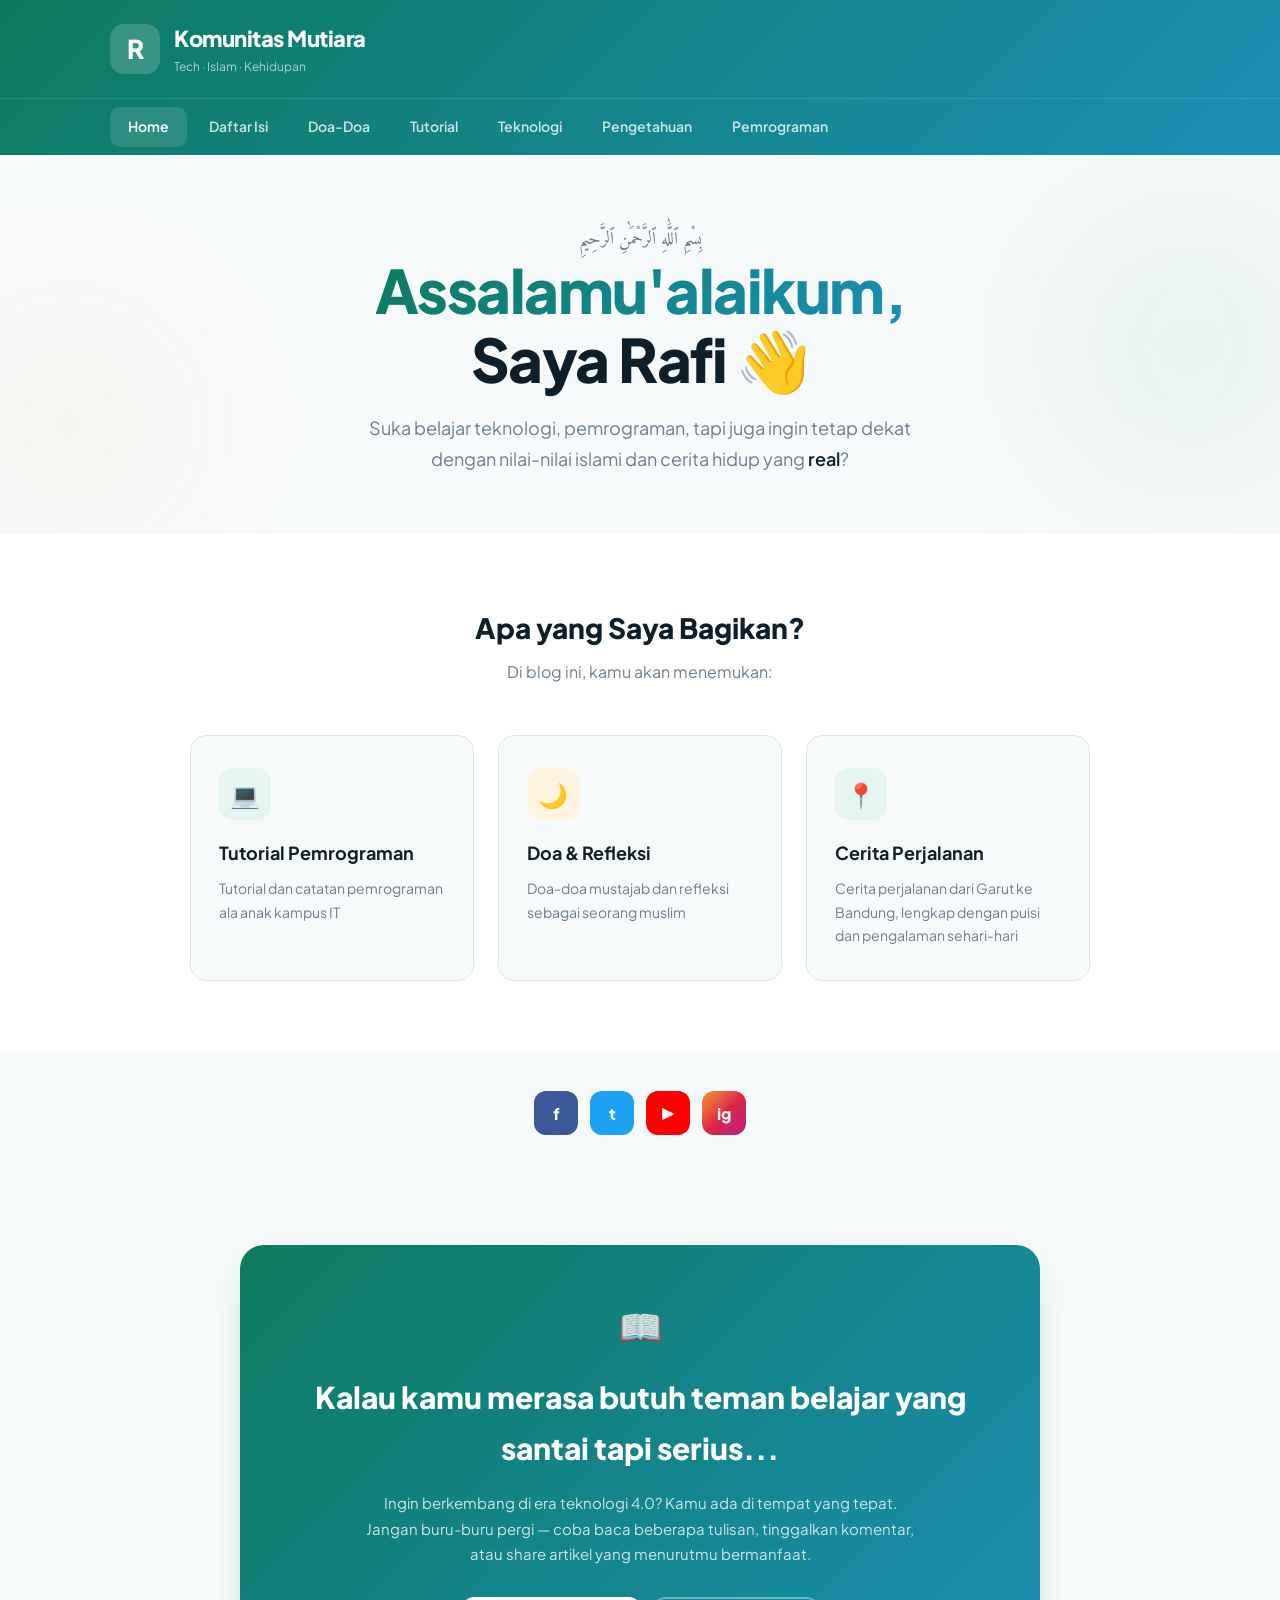
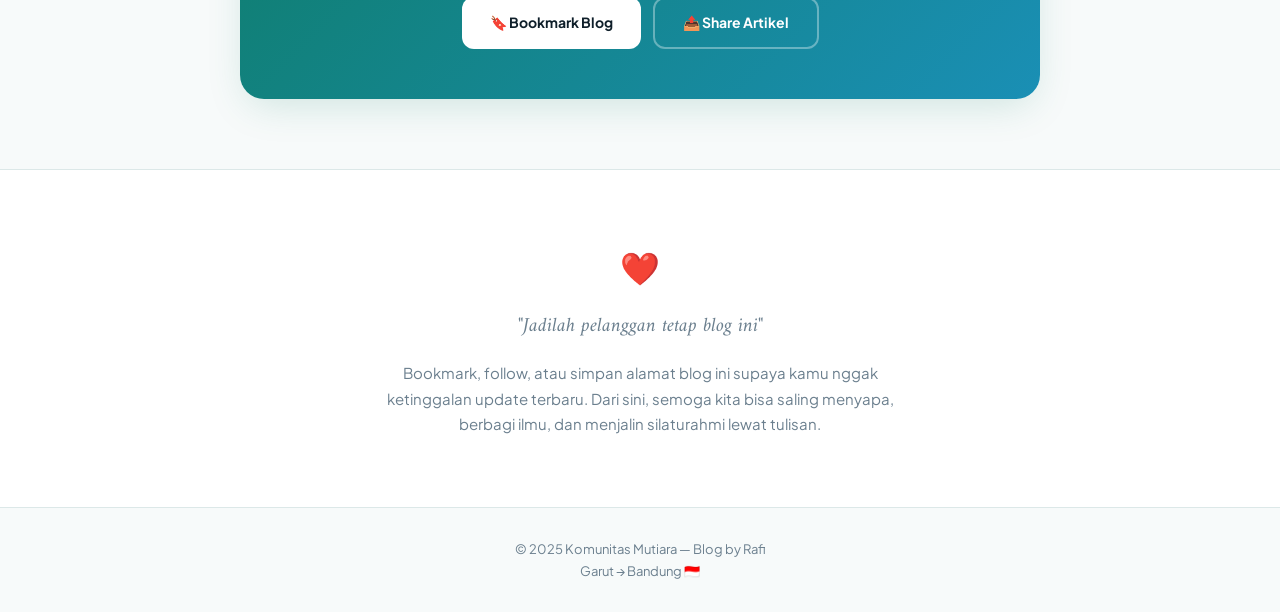
==== public/blog-theme.html @ 697c8a09 "Changes" ====
<!DOCTYPE html>
<html lang="id">
<head>
  <meta charset="UTF-8">
  <meta name="viewport" content="width=device-width, initial-scale=1.0">
  <title>Komunitas Mutiara — Blog by Rafi</title>
  <meta name="description" content="Blog tentang teknologi, pemrograman, doa-doa islami, dan cerita perjalanan dari Garut ke Bandung oleh Rafi.">
  <link href="https://fonts.googleapis.com/css2?family=Plus+Jakarta+Sans:wght@400;500;600;700;800&family=Amiri:wght@400;700&display=swap" rel="stylesheet">
  <style>
    :root {
      --bg: #f7fafa;
      --fg: #0f1f2a;
      --card: #ffffff;
      --muted: #6b7f8e;
      --border: #dce8e8;
      --primary: #0d7a5f;
      --primary-light: #e6f5f0;
      --primary-dark: #095c47;
      --accent: #d4952b;
      --accent-light: #fff4e0;
      --gradient: linear-gradient(135deg, #0d7a5f, #1a8fb5);
      --gradient-warm: linear-gradient(135deg, #d4952b, #c55a3a);
      --shadow: 0 4px 24px -4px rgba(13,122,95,0.12);
      --shadow-lg: 0 12px 40px -8px rgba(13,122,95,0.18);
      --radius: 16px;
    }

    * { margin: 0; padding: 0; box-sizing: border-box; }

    body {
      font-family: 'Plus Jakarta Sans', sans-serif;
      background: var(--bg);
      color: var(--fg);
      line-height: 1.7;
    }

    .container {
      max-width: 1100px;
      margin: 0 auto;
      padding: 0 20px;
    }

    /* ===== HEADER ===== */
    .header {
      background: var(--gradient);
    }
    .header-inner {
      display: flex;
      align-items: center;
      gap: 14px;
      padding: 20px 0;
    }
    .header-logo {
      width: 50px;
      height: 50px;
      border-radius: 14px;
      background: rgba(255,255,255,0.18);
      backdrop-filter: blur(8px);
      display: flex;
      align-items: center;
      justify-content: center;
      font-size: 26px;
      font-weight: 800;
      color: #fff;
    }
    .header-title {
      font-size: 22px;
      font-weight: 800;
      color: #fff;
      letter-spacing: -0.5px;
    }
    .header-subtitle {
      font-size: 12px;
      color: rgba(255,255,255,0.65);
    }

    /* ===== NAV ===== */
    .nav {
      border-top: 1px solid rgba(255,255,255,0.12);
    }
    .nav ul {
      display: flex;
      gap: 4px;
      list-style: none;
      padding: 8px 0;
      overflow-x: auto;
    }
    .nav a {
      display: block;
      padding: 8px 18px;
      border-radius: 10px;
      color: rgba(255,255,255,0.78);
      text-decoration: none;
      font-size: 14px;
      font-weight: 600;
      white-space: nowrap;
      transition: all 0.2s;
    }
    .nav a:hover, .nav a.active {
      background: rgba(255,255,255,0.12);
      color: #fff;
    }

    /* ===== HERO ===== */
    .hero {
      position: relative;
      padding: 70px 0 60px;
      text-align: center;
      overflow: hidden;
    }
    .hero::before {
      content: '';
      position: absolute;
      top: 40px;
      right: -60px;
      width: 300px;
      height: 300px;
      border-radius: 50%;
      background: rgba(13,122,95,0.06);
      filter: blur(80px);
    }
    .hero::after {
      content: '';
      position: absolute;
      bottom: 0;
      left: -40px;
      width: 220px;
      height: 220px;
      border-radius: 50%;
      background: rgba(212,149,43,0.06);
      filter: blur(80px);
    }
    .hero-bismillah {
      font-family: 'Amiri', serif;
      font-size: 20px;
      color: var(--muted);
      margin-bottom: 16px;
    }
    .hero h1 {
      font-size: clamp(36px, 6vw, 60px);
      font-weight: 800;
      letter-spacing: -1.5px;
      line-height: 1.15;
      margin-bottom: 20px;
    }
    .hero h1 .gradient-text {
      background: var(--gradient);
      -webkit-background-clip: text;
      -webkit-text-fill-color: transparent;
      background-clip: text;
    }
    .hero p {
      font-size: 18px;
      color: var(--muted);
      max-width: 600px;
      margin: 0 auto;
    }
    .hero p em {
      color: var(--fg);
      font-weight: 600;
      font-style: normal;
    }

    /* ===== FEATURES ===== */
    .features {
      padding: 70px 0;
      background: var(--card);
    }
    .features-heading {
      text-align: center;
      margin-bottom: 50px;
    }
    .features-heading h2 {
      font-size: 28px;
      font-weight: 800;
      margin-bottom: 6px;
    }
    .features-heading p {
      color: var(--muted);
    }
    .features-grid {
      display: grid;
      grid-template-columns: repeat(auto-fit, minmax(280px, 1fr));
      gap: 24px;
      max-width: 900px;
      margin: 0 auto;
    }
    .feature-card {
      padding: 32px 28px;
      border-radius: var(--radius);
      border: 1px solid var(--border);
      background: var(--bg);
      transition: all 0.3s ease;
    }
    .feature-card:hover {
      box-shadow: var(--shadow-lg);
      transform: translateY(-4px);
    }
    .feature-icon {
      width: 52px;
      height: 52px;
      border-radius: 14px;
      display: flex;
      align-items: center;
      justify-content: center;
      font-size: 24px;
      margin-bottom: 18px;
    }
    .feature-icon.tech {
      background: var(--primary-light);
      color: var(--primary);
    }
    .feature-icon.islam {
      background: var(--accent-light);
      color: var(--accent);
    }
    .feature-card h3 {
      font-size: 18px;
      font-weight: 700;
      margin-bottom: 8px;
    }
    .feature-card p {
      color: var(--muted);
      font-size: 14px;
    }

    /* ===== SOCIAL ===== */
    .social {
      display: flex;
      justify-content: center;
      gap: 12px;
      padding: 40px 0;
    }
    .social a {
      width: 44px;
      height: 44px;
      border-radius: 12px;
      display: flex;
      align-items: center;
      justify-content: center;
      color: #fff;
      font-weight: 800;
      font-size: 16px;
      text-decoration: none;
      transition: transform 0.2s;
    }
    .social a:hover { transform: scale(1.12); }
    .social .fb { background: #3b5998; }
    .social .tw { background: #1da1f2; }
    .social .yt { background: #ff0000; }
    .social .ig { background: linear-gradient(135deg, #f09433, #e6683c, #dc2743, #cc2366, #bc1888); }

    /* ===== CTA ===== */
    .cta {
      padding: 70px 0;
    }
    .cta-box {
      background: var(--gradient);
      border-radius: 24px;
      padding: 50px 40px;
      text-align: center;
      box-shadow: var(--shadow-lg);
      max-width: 800px;
      margin: 0 auto;
    }
    .cta-box .icon {
      font-size: 36px;
      margin-bottom: 16px;
      opacity: 0.85;
    }
    .cta-box h2 {
      font-size: clamp(22px, 3.5vw, 30px);
      font-weight: 800;
      color: #fff;
      margin-bottom: 16px;
    }
    .cta-box p {
      color: rgba(255,255,255,0.8);
      max-width: 560px;
      margin: 0 auto 30px;
      font-size: 15px;
    }
    .cta-buttons {
      display: flex;
      flex-wrap: wrap;
      justify-content: center;
      gap: 12px;
    }
    .btn {
      display: inline-flex;
      align-items: center;
      gap: 8px;
      padding: 12px 28px;
      border-radius: 12px;
      font-size: 14px;
      font-weight: 700;
      text-decoration: none;
      cursor: pointer;
      border: none;
      transition: all 0.2s;
    }
    .btn-white {
      background: #fff;
      color: var(--fg);
    }
    .btn-white:hover { background: #f0f0f0; }
    .btn-outline {
      background: transparent;
      color: #fff;
      border: 2px solid rgba(255,255,255,0.35);
    }
    .btn-outline:hover { background: rgba(255,255,255,0.1); }

    /* ===== CLOSING ===== */
    .closing {
      padding: 70px 0;
      background: var(--card);
      border-top: 1px solid var(--border);
      text-align: center;
    }
    .closing .heart {
      font-size: 32px;
      margin-bottom: 16px;
      display: inline-block;
      animation: float 3s ease-in-out infinite;
    }
    .closing blockquote {
      font-family: 'Amiri', serif;
      font-size: 20px;
      color: var(--muted);
      font-style: italic;
      margin-bottom: 16px;
    }
    .closing p {
      color: var(--muted);
      max-width: 560px;
      margin: 0 auto;
      font-size: 15px;
    }

    /* ===== FOOTER ===== */
    .footer {
      border-top: 1px solid var(--border);
      padding: 30px 0;
      text-align: center;
      font-size: 13px;
      color: var(--muted);
    }

    /* ===== ANIMATIONS ===== */
    @keyframes float {
      0%, 100% { transform: translateY(0); }
      50% { transform: translateY(-8px); }
    }
    @keyframes fadeInUp {
      from { opacity: 0; transform: translateY(20px); }
      to { opacity: 1; transform: translateY(0); }
    }
    .animate-in {
      animation: fadeInUp 0.6s ease-out both;
    }
    .delay-1 { animation-delay: 0.15s; }
    .delay-2 { animation-delay: 0.3s; }
    .delay-3 { animation-delay: 0.45s; }

    /* ===== RESPONSIVE ===== */
    @media (max-width: 640px) {
      .cta-box { padding: 36px 24px; }
      .features-grid { grid-template-columns: 1fr; }
    }
  </style>
</head>
<body>

  <!-- HEADER -->
  <header class="header">
    <div class="container">
      <div class="header-inner">
        <div class="header-logo">R</div>
        <div>
          <div class="header-title">Komunitas Mutiara</div>
          <div class="header-subtitle">Tech · Islam · Kehidupan</div>
        </div>
      </div>
    </div>
    <nav class="nav">
      <div class="container">
        <ul>
          <li><a href="#" class="active">Home</a></li>
          <li><a href="#">Daftar Isi</a></li>
          <li><a href="#">Doa-Doa</a></li>
          <li><a href="#">Tutorial</a></li>
          <li><a href="#">Teknologi</a></li>
          <li><a href="#">Pengetahuan</a></li>
          <li><a href="#">Pemrograman</a></li>
        </ul>
      </div>
    </nav>
  </header>

  <!-- HERO -->
  <section class="hero">
    <div class="container">
      <p class="hero-bismillah animate-in">بِسْمِ ٱللَّٰهِ ٱلرَّحْمَٰنِ ٱلرَّحِيمِ</p>
      <h1 class="animate-in delay-1">
        <span class="gradient-text">Assalamu'alaikum,</span><br>
        Saya Rafi 👋
      </h1>
      <p class="animate-in delay-2">
        Suka belajar teknologi, pemrograman, tapi juga ingin tetap dekat dengan nilai-nilai islami dan cerita hidup yang <em>real</em>?
      </p>
    </div>
  </section>

  <!-- FEATURES -->
  <section class="features">
    <div class="container">
      <div class="features-heading">
        <h2>Apa yang Saya Bagikan?</h2>
        <p>Di blog ini, kamu akan menemukan:</p>
      </div>
      <div class="features-grid">
        <div class="feature-card animate-in delay-1">
          <div class="feature-icon tech">💻</div>
          <h3>Tutorial Pemrograman</h3>
          <p>Tutorial dan catatan pemrograman ala anak kampus IT</p>
        </div>
        <div class="feature-card animate-in delay-2">
          <div class="feature-icon islam">🌙</div>
          <h3>Doa &amp; Refleksi</h3>
          <p>Doa-doa mustajab dan refleksi sebagai seorang muslim</p>
        </div>
        <div class="feature-card animate-in delay-3">
          <div class="feature-icon tech">📍</div>
          <h3>Cerita Perjalanan</h3>
          <p>Cerita perjalanan dari Garut ke Bandung, lengkap dengan puisi dan pengalaman sehari-hari</p>
        </div>
      </div>
    </div>
  </section>

  <!-- SOCIAL -->
  <div class="social">
    <a href="#" class="fb">f</a>
    <a href="#" class="tw">t</a>
    <a href="#" class="yt">▶</a>
    <a href="#" class="ig">ig</a>
  </div>

  <!-- CTA -->
  <section class="cta">
    <div class="container">
      <div class="cta-box">
        <div class="icon">📖</div>
        <h2>Kalau kamu merasa butuh teman belajar yang santai tapi serius...</h2>
        <p>Ingin berkembang di era teknologi 4.0? Kamu ada di tempat yang tepat. Jangan buru-buru pergi — coba baca beberapa tulisan, tinggalkan komentar, atau share artikel yang menurutmu bermanfaat.</p>
        <div class="cta-buttons">
          <a href="#" class="btn btn-white">🔖 Bookmark Blog</a>
          <a href="#" class="btn btn-outline">📤 Share Artikel</a>
        </div>
      </div>
    </div>
  </section>

  <!-- CLOSING -->
  <section class="closing">
    <div class="container">
      <div class="heart">❤️</div>
      <blockquote>"Jadilah pelanggan tetap blog ini"</blockquote>
      <p>Bookmark, follow, atau simpan alamat blog ini supaya kamu nggak ketinggalan update terbaru. Dari sini, semoga kita bisa saling menyapa, berbagi ilmu, dan menjalin silaturahmi lewat tulisan.</p>
    </div>
  </section>

  <!-- FOOTER -->
  <footer class="footer">
    <div class="container">
      <p>© 2025 Komunitas Mutiara — Blog by Rafi</p>
      <p>Garut → Bandung 🇮🇩</p>
    </div>
  </footer>

</body>
</html>
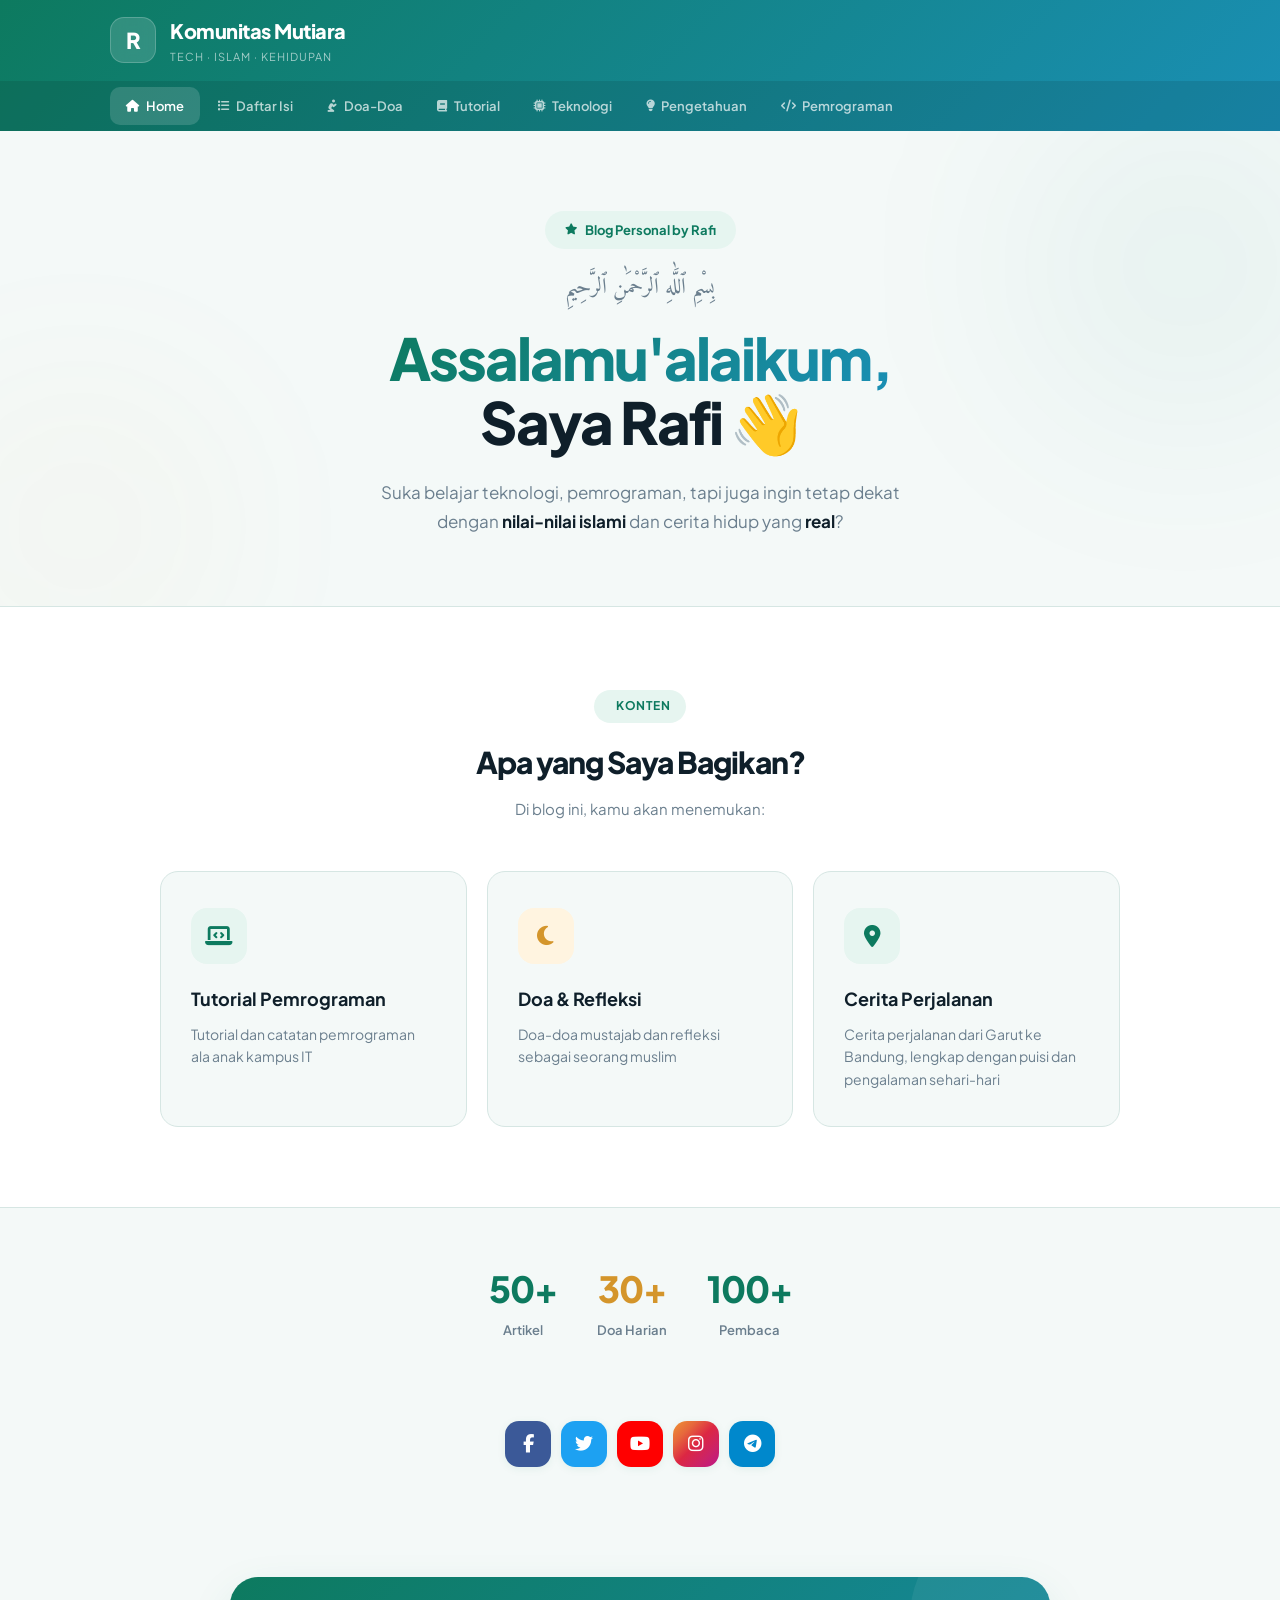
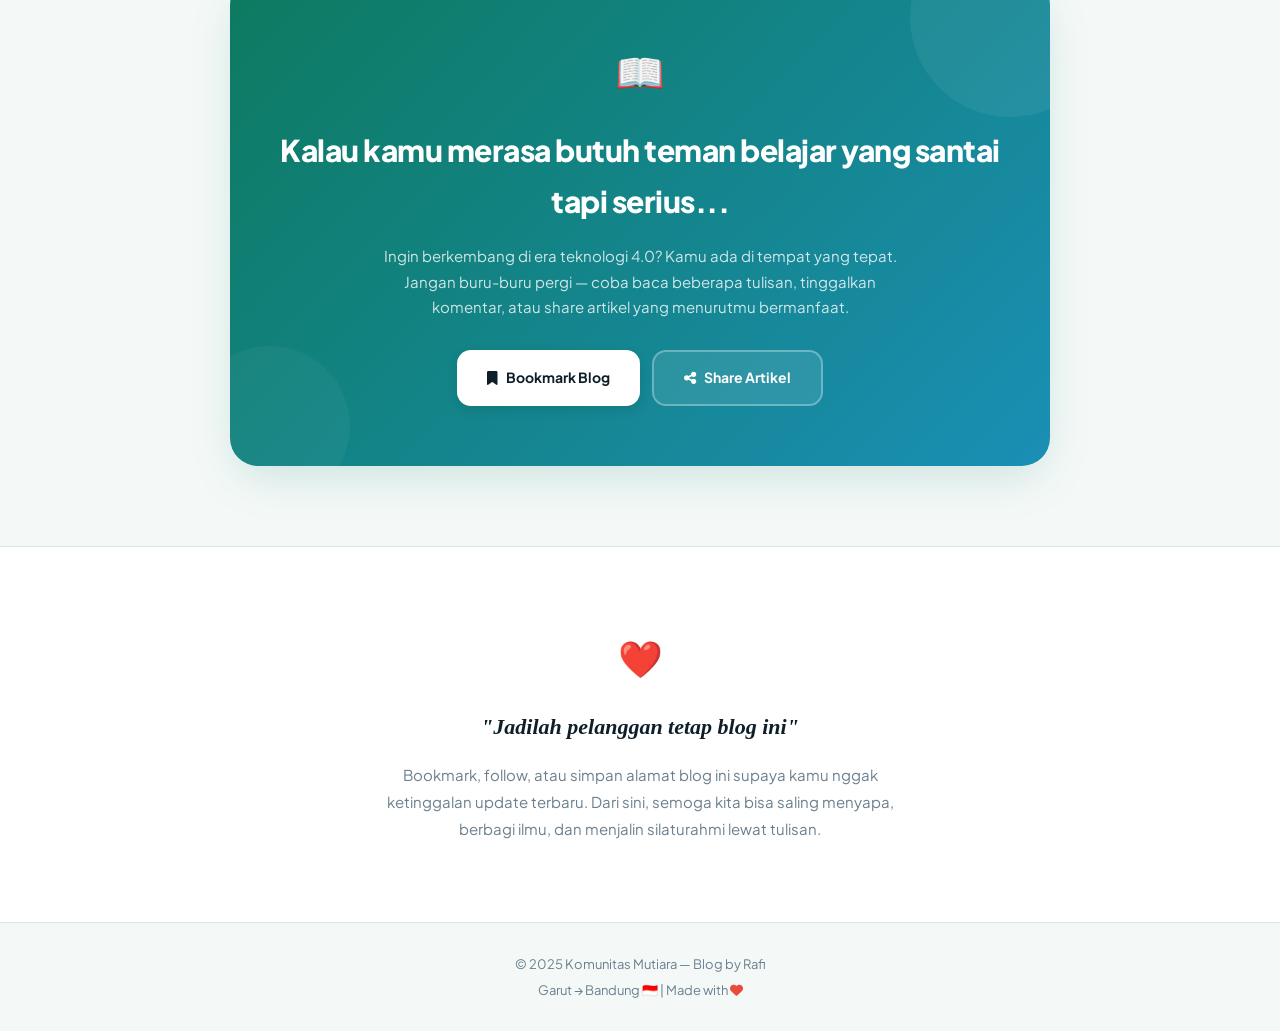
==== commit 0762e7cf: "Changes" ====
--- a/public/blog-theme.html
+++ b/public/blog-theme.html
@@ -6,23 +6,25 @@
   <title>Komunitas Mutiara — Blog by Rafi</title>
   <meta name="description" content="Blog tentang teknologi, pemrograman, doa-doa islami, dan cerita perjalanan dari Garut ke Bandung oleh Rafi.">
   <link href="https://fonts.googleapis.com/css2?family=Plus+Jakarta+Sans:wght@400;500;600;700;800&family=Amiri:wght@400;700&display=swap" rel="stylesheet">
+  <link rel="stylesheet" href="https://cdnjs.cloudflare.com/ajax/libs/font-awesome/6.5.1/css/all.min.css">
   <style>
     :root {
-      --bg: #f7fafa;
+      --bg: #f4f9f8;
       --fg: #0f1f2a;
       --card: #ffffff;
       --muted: #6b7f8e;
-      --border: #dce8e8;
+      --border: #d6e6e3;
       --primary: #0d7a5f;
       --primary-light: #e6f5f0;
       --primary-dark: #095c47;
       --accent: #d4952b;
       --accent-light: #fff4e0;
-      --gradient: linear-gradient(135deg, #0d7a5f, #1a8fb5);
+      --gradient: linear-gradient(135deg, #0d7a5f 0%, #1a8fb5 100%);
       --gradient-warm: linear-gradient(135deg, #d4952b, #c55a3a);
+      --shadow-sm: 0 2px 8px rgba(13,122,95,0.08);
       --shadow: 0 4px 24px -4px rgba(13,122,95,0.12);
-      --shadow-lg: 0 12px 40px -8px rgba(13,122,95,0.18);
-      --radius: 16px;
+      --shadow-lg: 0 16px 48px -8px rgba(13,122,95,0.18);
+      --radius: 18px;
     }
 
     * { margin: 0; padding: 0; box-sizing: border-box; }
@@ -32,6 +34,7 @@
       background: var(--bg);
       color: var(--fg);
       line-height: 1.7;
+      overflow-x: hidden;
     }
 
     .container {
@@ -43,168 +46,231 @@
     /* ===== HEADER ===== */
     .header {
       background: var(--gradient);
+      position: sticky;
+      top: 0;
+      z-index: 100;
+      backdrop-filter: blur(12px);
     }
     .header-inner {
       display: flex;
       align-items: center;
+      justify-content: space-between;
+      padding: 14px 0;
+    }
+    .header-brand {
+      display: flex;
+      align-items: center;
       gap: 14px;
-      padding: 20px 0;
     }
     .header-logo {
-      width: 50px;
-      height: 50px;
+      width: 46px;
+      height: 46px;
       border-radius: 14px;
-      background: rgba(255,255,255,0.18);
+      background: rgba(255,255,255,0.15);
       backdrop-filter: blur(8px);
       display: flex;
       align-items: center;
       justify-content: center;
-      font-size: 26px;
-      font-weight: 800;
-      color: #fff;
-    }
-    .header-title {
       font-size: 22px;
       font-weight: 800;
       color: #fff;
+      border: 1px solid rgba(255,255,255,0.2);
+    }
+    .header-title {
+      font-size: 20px;
+      font-weight: 800;
+      color: #fff;
       letter-spacing: -0.5px;
     }
     .header-subtitle {
-      font-size: 12px;
-      color: rgba(255,255,255,0.65);
+      font-size: 11px;
+      color: rgba(255,255,255,0.6);
+      letter-spacing: 1px;
+      text-transform: uppercase;
     }
 
     /* ===== NAV ===== */
     .nav {
-      border-top: 1px solid rgba(255,255,255,0.12);
+      background: rgba(0,0,0,0.1);
     }
     .nav ul {
       display: flex;
-      gap: 4px;
+      gap: 2px;
       list-style: none;
-      padding: 8px 0;
+      padding: 6px 0;
       overflow-x: auto;
-    }
+      scrollbar-width: none;
+    }
+    .nav ul::-webkit-scrollbar { display: none; }
     .nav a {
-      display: block;
-      padding: 8px 18px;
+      display: flex;
+      align-items: center;
+      gap: 6px;
+      padding: 8px 16px;
       border-radius: 10px;
-      color: rgba(255,255,255,0.78);
+      color: rgba(255,255,255,0.7);
       text-decoration: none;
-      font-size: 14px;
+      font-size: 13px;
       font-weight: 600;
       white-space: nowrap;
-      transition: all 0.2s;
-    }
+      transition: all 0.25s;
+    }
+    .nav a i { font-size: 12px; }
     .nav a:hover, .nav a.active {
-      background: rgba(255,255,255,0.12);
+      background: rgba(255,255,255,0.15);
       color: #fff;
     }
 
     /* ===== HERO ===== */
     .hero {
       position: relative;
-      padding: 70px 0 60px;
+      padding: 80px 0 70px;
       text-align: center;
       overflow: hidden;
     }
-    .hero::before {
-      content: '';
+    .hero-bg-orb {
       position: absolute;
-      top: 40px;
-      right: -60px;
-      width: 300px;
-      height: 300px;
       border-radius: 50%;
-      background: rgba(13,122,95,0.06);
-      filter: blur(80px);
-    }
-    .hero::after {
-      content: '';
-      position: absolute;
-      bottom: 0;
-      left: -40px;
-      width: 220px;
-      height: 220px;
-      border-radius: 50%;
-      background: rgba(212,149,43,0.06);
-      filter: blur(80px);
+      filter: blur(100px);
+      opacity: 0.5;
+      pointer-events: none;
+    }
+    .hero-bg-orb.one {
+      top: -40px; right: -80px;
+      width: 350px; height: 350px;
+      background: rgba(13,122,95,0.1);
+    }
+    .hero-bg-orb.two {
+      bottom: -60px; left: -60px;
+      width: 280px; height: 280px;
+      background: rgba(212,149,43,0.08);
     }
     .hero-bismillah {
       font-family: 'Amiri', serif;
-      font-size: 20px;
+      font-size: 22px;
       color: var(--muted);
-      margin-bottom: 16px;
+      margin-bottom: 20px;
+      opacity: 0;
+      animation: fadeInUp 0.7s 0.1s ease-out forwards;
     }
     .hero h1 {
-      font-size: clamp(36px, 6vw, 60px);
+      font-size: clamp(34px, 6vw, 58px);
       font-weight: 800;
-      letter-spacing: -1.5px;
-      line-height: 1.15;
-      margin-bottom: 20px;
-    }
-    .hero h1 .gradient-text {
+      letter-spacing: -2px;
+      line-height: 1.1;
+      margin-bottom: 24px;
+      opacity: 0;
+      animation: fadeInUp 0.7s 0.25s ease-out forwards;
+    }
+    .gradient-text {
       background: var(--gradient);
       -webkit-background-clip: text;
       -webkit-text-fill-color: transparent;
       background-clip: text;
     }
-    .hero p {
-      font-size: 18px;
+    .hero-desc {
+      font-size: 17px;
       color: var(--muted);
-      max-width: 600px;
+      max-width: 580px;
       margin: 0 auto;
-    }
-    .hero p em {
+      opacity: 0;
+      animation: fadeInUp 0.7s 0.4s ease-out forwards;
+    }
+    .hero-desc strong {
       color: var(--fg);
-      font-weight: 600;
-      font-style: normal;
-    }
+      font-weight: 700;
+    }
+    .hero-badge {
+      display: inline-flex;
+      align-items: center;
+      gap: 8px;
+      padding: 8px 20px;
+      background: var(--primary-light);
+      color: var(--primary);
+      border-radius: 50px;
+      font-size: 13px;
+      font-weight: 700;
+      margin-bottom: 20px;
+      opacity: 0;
+      animation: fadeInUp 0.7s 0s ease-out forwards;
+    }
+    .hero-badge i { font-size: 11px; }
 
     /* ===== FEATURES ===== */
     .features {
-      padding: 70px 0;
+      padding: 80px 0;
       background: var(--card);
-    }
-    .features-heading {
+      border-top: 1px solid var(--border);
+      border-bottom: 1px solid var(--border);
+    }
+    .section-heading {
       text-align: center;
       margin-bottom: 50px;
     }
-    .features-heading h2 {
-      font-size: 28px;
+    .section-heading .tag {
+      display: inline-flex;
+      align-items: center;
+      gap: 6px;
+      padding: 6px 16px;
+      background: var(--primary-light);
+      color: var(--primary);
+      border-radius: 50px;
+      font-size: 12px;
+      font-weight: 700;
+      margin-bottom: 14px;
+      text-transform: uppercase;
+      letter-spacing: 0.5px;
+    }
+    .section-heading h2 {
+      font-size: 30px;
       font-weight: 800;
-      margin-bottom: 6px;
-    }
-    .features-heading p {
+      letter-spacing: -1px;
+      margin-bottom: 8px;
+    }
+    .section-heading p {
       color: var(--muted);
+      font-size: 15px;
     }
     .features-grid {
       display: grid;
-      grid-template-columns: repeat(auto-fit, minmax(280px, 1fr));
-      gap: 24px;
-      max-width: 900px;
+      grid-template-columns: repeat(auto-fit, minmax(300px, 1fr));
+      gap: 20px;
+      max-width: 960px;
       margin: 0 auto;
     }
     .feature-card {
-      padding: 32px 28px;
+      padding: 36px 30px;
       border-radius: var(--radius);
       border: 1px solid var(--border);
       background: var(--bg);
-      transition: all 0.3s ease;
+      transition: all 0.35s cubic-bezier(0.4,0,0.2,1);
+      position: relative;
+      overflow: hidden;
+    }
+    .feature-card::after {
+      content: '';
+      position: absolute;
+      top: 0; left: 0; right: 0;
+      height: 3px;
+      background: var(--gradient);
+      opacity: 0;
+      transition: opacity 0.3s;
     }
     .feature-card:hover {
       box-shadow: var(--shadow-lg);
-      transform: translateY(-4px);
-    }
+      transform: translateY(-6px);
+      border-color: transparent;
+    }
+    .feature-card:hover::after { opacity: 1; }
     .feature-icon {
-      width: 52px;
-      height: 52px;
-      border-radius: 14px;
+      width: 56px;
+      height: 56px;
+      border-radius: 16px;
       display: flex;
       align-items: center;
       justify-content: center;
-      font-size: 24px;
-      margin-bottom: 18px;
+      font-size: 22px;
+      margin-bottom: 20px;
     }
     .feature-icon.tech {
       background: var(--primary-light);
@@ -222,61 +288,112 @@
     .feature-card p {
       color: var(--muted);
       font-size: 14px;
+      line-height: 1.6;
+    }
+
+    /* ===== STATS ===== */
+    .stats {
+      padding: 50px 0;
+    }
+    .stats-grid {
+      display: flex;
+      justify-content: center;
+      gap: 40px;
+      flex-wrap: wrap;
+    }
+    .stat-item {
+      text-align: center;
+    }
+    .stat-number {
+      font-size: 36px;
+      font-weight: 800;
+      letter-spacing: -1px;
+    }
+    .stat-number.green { color: var(--primary); }
+    .stat-number.gold { color: var(--accent); }
+    .stat-label {
+      font-size: 13px;
+      color: var(--muted);
+      font-weight: 600;
     }
 
     /* ===== SOCIAL ===== */
     .social {
       display: flex;
       justify-content: center;
-      gap: 12px;
-      padding: 40px 0;
+      gap: 10px;
+      padding: 30px 0;
     }
     .social a {
-      width: 44px;
-      height: 44px;
-      border-radius: 12px;
+      width: 46px;
+      height: 46px;
+      border-radius: 14px;
       display: flex;
       align-items: center;
       justify-content: center;
       color: #fff;
-      font-weight: 800;
-      font-size: 16px;
+      font-size: 18px;
       text-decoration: none;
-      transition: transform 0.2s;
-    }
-    .social a:hover { transform: scale(1.12); }
+      transition: all 0.25s cubic-bezier(0.4,0,0.2,1);
+      box-shadow: var(--shadow-sm);
+    }
+    .social a:hover {
+      transform: translateY(-4px) scale(1.08);
+      box-shadow: var(--shadow);
+    }
     .social .fb { background: #3b5998; }
     .social .tw { background: #1da1f2; }
     .social .yt { background: #ff0000; }
     .social .ig { background: linear-gradient(135deg, #f09433, #e6683c, #dc2743, #cc2366, #bc1888); }
+    .social .tg { background: #0088cc; }
 
     /* ===== CTA ===== */
     .cta {
-      padding: 70px 0;
+      padding: 80px 0;
     }
     .cta-box {
       background: var(--gradient);
-      border-radius: 24px;
-      padding: 50px 40px;
+      border-radius: 28px;
+      padding: 60px 44px;
       text-align: center;
       box-shadow: var(--shadow-lg);
-      max-width: 800px;
+      max-width: 820px;
       margin: 0 auto;
+      position: relative;
+      overflow: hidden;
+    }
+    .cta-box::before {
+      content: '';
+      position: absolute;
+      top: -60px; right: -60px;
+      width: 200px; height: 200px;
+      border-radius: 50%;
+      background: rgba(255,255,255,0.06);
+    }
+    .cta-box::after {
+      content: '';
+      position: absolute;
+      bottom: -40px; left: -40px;
+      width: 160px; height: 160px;
+      border-radius: 50%;
+      background: rgba(255,255,255,0.04);
     }
     .cta-box .icon {
-      font-size: 36px;
-      margin-bottom: 16px;
-      opacity: 0.85;
+      font-size: 40px;
+      margin-bottom: 20px;
+      display: inline-block;
+      animation: float 3s ease-in-out infinite;
     }
     .cta-box h2 {
       font-size: clamp(22px, 3.5vw, 30px);
       font-weight: 800;
       color: #fff;
       margin-bottom: 16px;
+      letter-spacing: -0.5px;
     }
     .cta-box p {
       color: rgba(255,255,255,0.8);
-      max-width: 560px;
+      max-width: 540px;
       margin: 0 auto 30px;
       font-size: 15px;
     }
@@ -285,57 +402,72 @@
       flex-wrap: wrap;
       justify-content: center;
       gap: 12px;
+      position: relative;
+      z-index: 1;
     }
     .btn {
       display: inline-flex;
       align-items: center;
       gap: 8px;
-      padding: 12px 28px;
-      border-radius: 12px;
+      padding: 14px 30px;
+      border-radius: 14px;
       font-size: 14px;
       font-weight: 700;
       text-decoration: none;
       cursor: pointer;
       border: none;
-      transition: all 0.2s;
+      transition: all 0.25s;
+      font-family: inherit;
     }
     .btn-white {
       background: #fff;
       color: var(--fg);
-    }
-    .btn-white:hover { background: #f0f0f0; }
+      box-shadow: 0 4px 12px rgba(0,0,0,0.1);
+    }
+    .btn-white:hover {
+      background: #f0f0f0;
+      transform: translateY(-2px);
+      box-shadow: 0 6px 20px rgba(0,0,0,0.15);
+    }
     .btn-outline {
-      background: transparent;
+      background: rgba(255,255,255,0.1);
       color: #fff;
-      border: 2px solid rgba(255,255,255,0.35);
-    }
-    .btn-outline:hover { background: rgba(255,255,255,0.1); }
+      border: 2px solid rgba(255,255,255,0.3);
+      backdrop-filter: blur(4px);
+    }
+    .btn-outline:hover {
+      background: rgba(255,255,255,0.2);
+      border-color: rgba(255,255,255,0.5);
+      transform: translateY(-2px);
+    }
 
     /* ===== CLOSING ===== */
     .closing {
-      padding: 70px 0;
+      padding: 80px 0;
       background: var(--card);
       border-top: 1px solid var(--border);
       text-align: center;
     }
     .closing .heart {
-      font-size: 32px;
-      margin-bottom: 16px;
+      font-size: 36px;
+      margin-bottom: 20px;
       display: inline-block;
       animation: float 3s ease-in-out infinite;
     }
     .closing blockquote {
       font-family: 'Amiri', serif;
-      font-size: 20px;
-      color: var(--muted);
+      font-size: 22px;
+      color: var(--fg);
       font-style: italic;
       margin-bottom: 16px;
+      font-weight: 700;
     }
     .closing p {
       color: var(--muted);
       max-width: 560px;
       margin: 0 auto;
       font-size: 15px;
+      line-height: 1.8;
     }
 
     /* ===== FOOTER ===== */
@@ -343,8 +475,23 @@
       border-top: 1px solid var(--border);
       padding: 30px 0;
       text-align: center;
+    }
+    .footer p {
       font-size: 13px;
       color: var(--muted);
+    }
+    .footer p + p { margin-top: 4px; }
+    .footer .heart-icon { color: #e74c3c; }
+
+    /* ===== SCROLL REVEAL ===== */
+    .reveal {
+      opacity: 0;
+      transform: translateY(30px);
+      transition: all 0.7s cubic-bezier(0.4,0,0.2,1);
+    }
+    .reveal.visible {
+      opacity: 1;
+      transform: translateY(0);
     }
 
     /* ===== ANIMATIONS ===== */
@@ -353,20 +500,16 @@
       50% { transform: translateY(-8px); }
     }
     @keyframes fadeInUp {
-      from { opacity: 0; transform: translateY(20px); }
+      from { opacity: 0; transform: translateY(24px); }
       to { opacity: 1; transform: translateY(0); }
     }
-    .animate-in {
-      animation: fadeInUp 0.6s ease-out both;
-    }
-    .delay-1 { animation-delay: 0.15s; }
-    .delay-2 { animation-delay: 0.3s; }
-    .delay-3 { animation-delay: 0.45s; }
 
     /* ===== RESPONSIVE ===== */
     @media (max-width: 640px) {
-      .cta-box { padding: 36px 24px; }
+      .cta-box { padding: 40px 24px; border-radius: 20px; }
       .features-grid { grid-template-columns: 1fr; }
+      .stats-grid { gap: 24px; }
+      .hero { padding: 50px 0 40px; }
     }
   </style>
 </head>
@@ -376,23 +519,25 @@
   <header class="header">
     <div class="container">
       <div class="header-inner">
-        <div class="header-logo">R</div>
-        <div>
-          <div class="header-title">Komunitas Mutiara</div>
-          <div class="header-subtitle">Tech · Islam · Kehidupan</div>
+        <div class="header-brand">
+          <div class="header-logo">R</div>
+          <div>
+            <div class="header-title">Komunitas Mutiara</div>
+            <div class="header-subtitle">Tech · Islam · Kehidupan</div>
+          </div>
         </div>
       </div>
     </div>
     <nav class="nav">
       <div class="container">
         <ul>
-          <li><a href="#" class="active">Home</a></li>
-          <li><a href="#">Daftar Isi</a></li>
-          <li><a href="#">Doa-Doa</a></li>
-          <li><a href="#">Tutorial</a></li>
-          <li><a href="#">Teknologi</a></li>
-          <li><a href="#">Pengetahuan</a></li>
-          <li><a href="#">Pemrograman</a></li>
+          <li><a href="#" class="active"><i class="fas fa-home"></i> Home</a></li>
+          <li><a href="#"><i class="fas fa-list"></i> Daftar Isi</a></li>
+          <li><a href="#"><i class="fas fa-pray"></i> Doa-Doa</a></li>
+          <li><a href="#"><i class="fas fa-book"></i> Tutorial</a></li>
+          <li><a href="#"><i class="fas fa-microchip"></i> Teknologi</a></li>
+          <li><a href="#"><i class="fas fa-lightbulb"></i> Pengetahuan</a></li>
+          <li><a href="#"><i class="fas fa-code"></i> Pemrograman</a></li>
         </ul>
       </div>
     </nav>
@@ -400,14 +545,17 @@
 
   <!-- HERO -->
   <section class="hero">
+    <div class="hero-bg-orb one"></div>
+    <div class="hero-bg-orb two"></div>
     <div class="container">
-      <p class="hero-bismillah animate-in">بِسْمِ ٱللَّٰهِ ٱلرَّحْمَٰنِ ٱلرَّحِيمِ</p>
-      <h1 class="animate-in delay-1">
+      <div class="hero-badge"><i class="fas fa-star"></i> Blog Personal by Rafi</div>
+      <p class="hero-bismillah">بِسْمِ ٱللَّٰهِ ٱلرَّحْمَٰنِ ٱلرَّحِيمِ</p>
+      <h1>
         <span class="gradient-text">Assalamu'alaikum,</span><br>
         Saya Rafi 👋
       </h1>
-      <p class="animate-in delay-2">
-        Suka belajar teknologi, pemrograman, tapi juga ingin tetap dekat dengan nilai-nilai islami dan cerita hidup yang <em>real</em>?
+      <p class="hero-desc">
+        Suka belajar teknologi, pemrograman, tapi juga ingin tetap dekat dengan <strong>nilai-nilai islami</strong> dan cerita hidup yang <strong>real</strong>?
       </p>
     </div>
   </section>
@@ -415,23 +563,24 @@
   <!-- FEATURES -->
   <section class="features">
     <div class="container">
-      <div class="features-heading">
+      <div class="section-heading reveal">
+        <div class="tag"><i class="fas fa-sparkles"></i> Konten</div>
         <h2>Apa yang Saya Bagikan?</h2>
         <p>Di blog ini, kamu akan menemukan:</p>
       </div>
       <div class="features-grid">
-        <div class="feature-card animate-in delay-1">
-          <div class="feature-icon tech">💻</div>
+        <div class="feature-card reveal">
+          <div class="feature-icon tech"><i class="fas fa-laptop-code"></i></div>
           <h3>Tutorial Pemrograman</h3>
           <p>Tutorial dan catatan pemrograman ala anak kampus IT</p>
         </div>
-        <div class="feature-card animate-in delay-2">
-          <div class="feature-icon islam">🌙</div>
+        <div class="feature-card reveal">
+          <div class="feature-icon islam"><i class="fas fa-moon"></i></div>
           <h3>Doa &amp; Refleksi</h3>
           <p>Doa-doa mustajab dan refleksi sebagai seorang muslim</p>
         </div>
-        <div class="feature-card animate-in delay-3">
-          <div class="feature-icon tech">📍</div>
+        <div class="feature-card reveal">
+          <div class="feature-icon tech"><i class="fas fa-map-marker-alt"></i></div>
           <h3>Cerita Perjalanan</h3>
           <p>Cerita perjalanan dari Garut ke Bandung, lengkap dengan puisi dan pengalaman sehari-hari</p>
         </div>
@@ -439,24 +588,45 @@
     </div>
   </section>
 
+  <!-- STATS -->
+  <section class="stats reveal">
+    <div class="container">
+      <div class="stats-grid">
+        <div class="stat-item">
+          <div class="stat-number green">50+</div>
+          <div class="stat-label">Artikel</div>
+        </div>
+        <div class="stat-item">
+          <div class="stat-number gold">30+</div>
+          <div class="stat-label">Doa Harian</div>
+        </div>
+        <div class="stat-item">
+          <div class="stat-number green">100+</div>
+          <div class="stat-label">Pembaca</div>
+        </div>
+      </div>
+    </div>
+  </section>
+
   <!-- SOCIAL -->
-  <div class="social">
-    <a href="#" class="fb">f</a>
-    <a href="#" class="tw">t</a>
-    <a href="#" class="yt">▶</a>
-    <a href="#" class="ig">ig</a>
+  <div class="social reveal">
+    <a href="#" class="fb" title="Facebook"><i class="fab fa-facebook-f"></i></a>
+    <a href="#" class="tw" title="Twitter"><i class="fab fa-twitter"></i></a>
+    <a href="#" class="yt" title="YouTube"><i class="fab fa-youtube"></i></a>
+    <a href="#" class="ig" title="Instagram"><i class="fab fa-instagram"></i></a>
+    <a href="#" class="tg" title="Telegram"><i class="fab fa-telegram-plane"></i></a>
   </div>
 
   <!-- CTA -->
   <section class="cta">
     <div class="container">
-      <div class="cta-box">
+      <div class="cta-box reveal">
         <div class="icon">📖</div>
         <h2>Kalau kamu merasa butuh teman belajar yang santai tapi serius...</h2>
         <p>Ingin berkembang di era teknologi 4.0? Kamu ada di tempat yang tepat. Jangan buru-buru pergi — coba baca beberapa tulisan, tinggalkan komentar, atau share artikel yang menurutmu bermanfaat.</p>
         <div class="cta-buttons">
-          <a href="#" class="btn btn-white">🔖 Bookmark Blog</a>
-          <a href="#" class="btn btn-outline">📤 Share Artikel</a>
+          <a href="#" class="btn btn-white"><i class="fas fa-bookmark"></i> Bookmark Blog</a>
+          <a href="#" class="btn btn-outline"><i class="fas fa-share-alt"></i> Share Artikel</a>
         </div>
       </div>
     </div>
@@ -464,7 +634,7 @@
 
   <!-- CLOSING -->
   <section class="closing">
-    <div class="container">
+    <div class="container reveal">
       <div class="heart">❤️</div>
       <blockquote>"Jadilah pelanggan tetap blog ini"</blockquote>
       <p>Bookmark, follow, atau simpan alamat blog ini supaya kamu nggak ketinggalan update terbaru. Dari sini, semoga kita bisa saling menyapa, berbagi ilmu, dan menjalin silaturahmi lewat tulisan.</p>
@@ -475,9 +645,26 @@
   <footer class="footer">
     <div class="container">
       <p>© 2025 Komunitas Mutiara — Blog by Rafi</p>
-      <p>Garut → Bandung 🇮🇩</p>
+      <p>Garut → Bandung 🇮🇩 | Made with <span class="heart-icon"><i class="fas fa-heart"></i></span></p>
     </div>
   </footer>
 
+  <!-- SCROLL REVEAL (Vanilla JS) -->
+  <script>
+    document.addEventListener('DOMContentLoaded', function() {
+      var reveals = document.querySelectorAll('.reveal');
+      function checkReveal() {
+        for (var i = 0; i < reveals.length; i++) {
+          var top = reveals[i].getBoundingClientRect().top;
+          if (top < window.innerHeight - 80) {
+            reveals[i].classList.add('visible');
+          }
+        }
+      }
+      window.addEventListener('scroll', checkReveal);
+      checkReveal();
+    });
+  </script>
+
 </body>
 </html>
